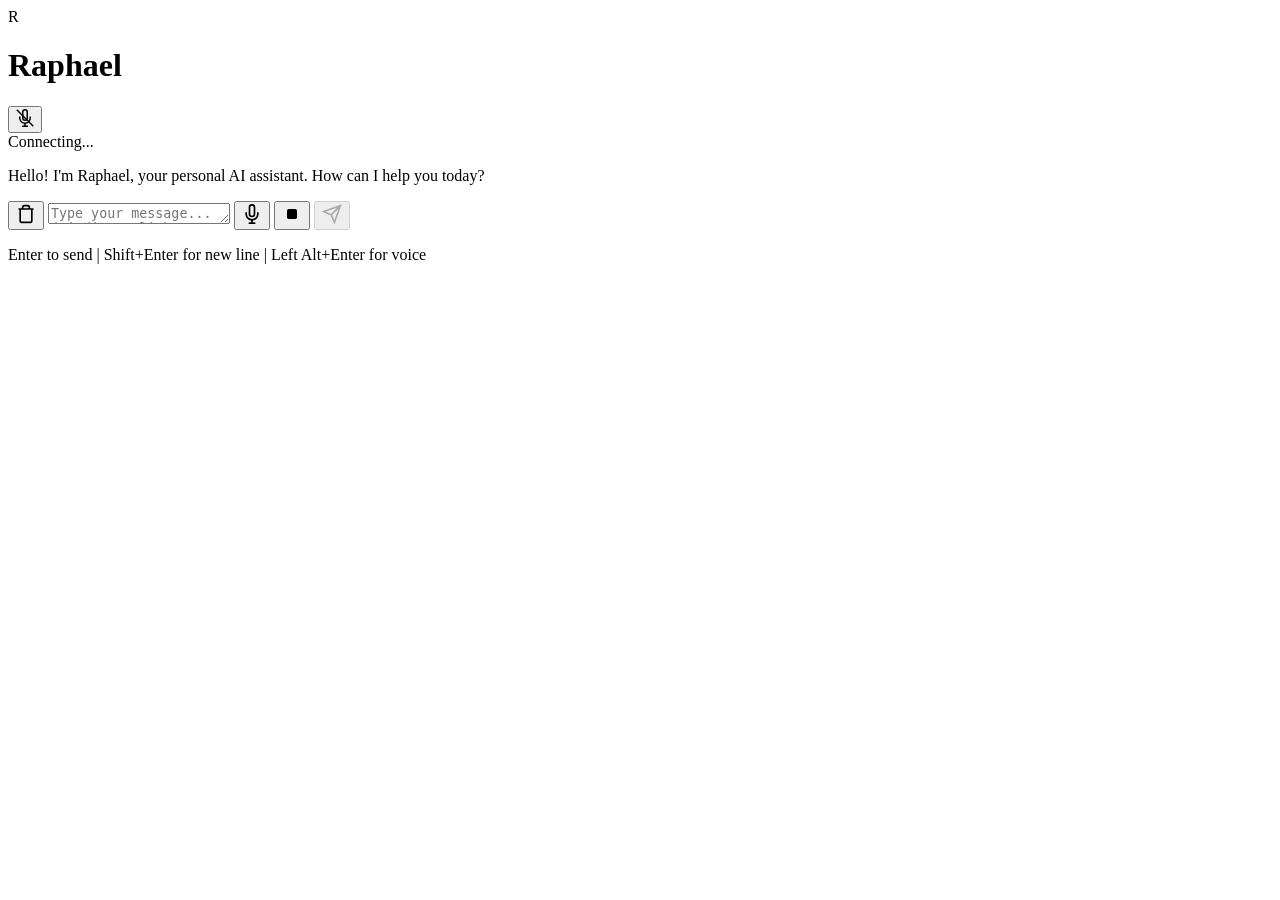
==== frontend/index.html @ ea7f5a19 "feat: Phase 1 - Core Brain with text chat and galaxy orb UI - FastAPI backend with Ollama integratio" ====
<!DOCTYPE html>
<html lang="en">
<head>
    <meta charset="UTF-8">
    <meta name="viewport" content="width=device-width, initial-scale=1.0">
    <title>Raphael</title>
    <link rel="stylesheet" href="/static/css/style.css">
    <link rel="stylesheet" href="/static/css/orb.css">
    <link rel="preconnect" href="https://fonts.googleapis.com">
    <link rel="preconnect" href="https://fonts.gstatic.com" crossorigin>
    <link href="https://fonts.googleapis.com/css2?family=Inter:wght@300;400;500;600&family=JetBrains+Mono:wght@400;500&display=swap" rel="stylesheet">
</head>
<body>
    <div class="app">
        <header class="header">
            <div class="header-title">
                <span class="logo">R</span>
                <h1>Raphael</h1>
            </div>
            <div class="header-controls">
                <button class="header-btn" id="mute-btn" title="Mute microphone (voice disabled)">
                    <svg width="18" height="18" viewBox="0 0 24 24" fill="none" stroke="currentColor" stroke-width="2">
                        <path d="M12 1a3 3 0 0 0-3 3v8a3 3 0 0 0 6 0V4a3 3 0 0 0-3-3z"/>
                        <path d="M19 10v2a7 7 0 0 1-14 0v-2"/>
                        <line x1="12" y1="19" x2="12" y2="23"/>
                        <line x1="8" y1="23" x2="16" y2="23"/>
                        <line x1="1" y1="1" x2="23" y2="23" class="mute-line"/>
                    </svg>
                </button>
                <div class="header-status">
                    <span class="status-indicator" id="status-indicator"></span>
                    <span class="status-text" id="status-text">Connecting...</span>
                </div>
            </div>
        </header>

        <main class="main">
            <div class="orb-section">
                <div class="orb" id="orb">
                    <div class="orb-galaxy">
                        <div class="galaxy-star" style="--delay: 0s; --x: 20%; --y: 30%;"></div>
                        <div class="galaxy-star" style="--delay: 0.5s; --x: 80%; --y: 20%;"></div>
                        <div class="galaxy-star" style="--delay: 1s; --x: 60%; --y: 70%;"></div>
                        <div class="galaxy-star" style="--delay: 1.5s; --x: 30%; --y: 80%;"></div>
                        <div class="galaxy-star" style="--delay: 2s; --x: 75%; --y: 55%;"></div>
                        <div class="galaxy-star" style="--delay: 0.3s; --x: 45%; --y: 15%;"></div>
                        <div class="galaxy-star" style="--delay: 1.2s; --x: 15%; --y: 60%;"></div>
                        <div class="galaxy-star" style="--delay: 0.8s; --x: 85%; --y: 85%;"></div>
                    </div>
                    <div class="orb-outer-glow"></div>
                    <div class="orb-ring orb-ring-3"></div>
                    <div class="orb-ring orb-ring-2"></div>
                    <div class="orb-ring orb-ring-1"></div>
                    <div class="orb-core">
                        <div class="orb-core-inner"></div>
                    </div>
                    <div class="orb-particles" id="orb-particles"></div>
                </div>
                <div class="voice-status" id="voice-status"></div>
            </div>

            <div class="chat-container" id="chat-container">
                <div class="messages" id="messages">
                    <div class="message assistant">
                        <div class="message-content">
                            <p>Hello! I'm Raphael, your personal AI assistant. How can I help you today?</p>
                        </div>
                    </div>
                </div>
            </div>
        </main>

        <footer class="input-area">
            <div class="input-container">
                <button class="icon-btn clear-btn" id="clear-btn" title="Clear conversation">
                    <svg width="20" height="20" viewBox="0 0 24 24" fill="none" stroke="currentColor" stroke-width="2">
                        <path d="M3 6h18M8 6V4a2 2 0 012-2h4a2 2 0 012 2v2m3 0v14a2 2 0 01-2 2H7a2 2 0 01-2-2V6h14z"/>
                    </svg>
                </button>
                <textarea 
                    id="message-input" 
                    placeholder="Type your message... (Hindi, English, or Hinglish)"
                    rows="1"
                ></textarea>
                <button class="icon-btn voice-btn" id="voice-btn" title="Voice input (Left Alt+Enter)">
                    <svg width="20" height="20" viewBox="0 0 24 24" fill="none" stroke="currentColor" stroke-width="2">
                        <path d="M12 1a3 3 0 0 0-3 3v8a3 3 0 0 0 6 0V4a3 3 0 0 0-3-3z"/>
                        <path d="M19 10v2a7 7 0 0 1-14 0v-2"/>
                        <line x1="12" y1="19" x2="12" y2="23"/>
                        <line x1="8" y1="23" x2="16" y2="23"/>
                    </svg>
                </button>
                <button class="icon-btn stop-btn hidden" id="stop-btn" title="Stop generation">
                    <svg width="20" height="20" viewBox="0 0 24 24" fill="currentColor">
                        <rect x="6" y="6" width="12" height="12" rx="2"/>
                    </svg>
                </button>
                <button class="icon-btn send-btn" id="send-btn" disabled title="Send message">
                    <svg width="20" height="20" viewBox="0 0 24 24" fill="none" stroke="currentColor" stroke-width="2">
                        <path d="M22 2L11 13M22 2l-7 20-4-9-9-4 20-7z"/>
                    </svg>
                </button>
            </div>
            <p class="input-hint">Enter to send | Shift+Enter for new line | Left Alt+Enter for voice</p>
        </footer>
    </div>

    <script src="/static/js/orb.js"></script>
    <script src="/static/js/websocket.js"></script>
    <script src="/static/js/app.js"></script>
</body>
</html>
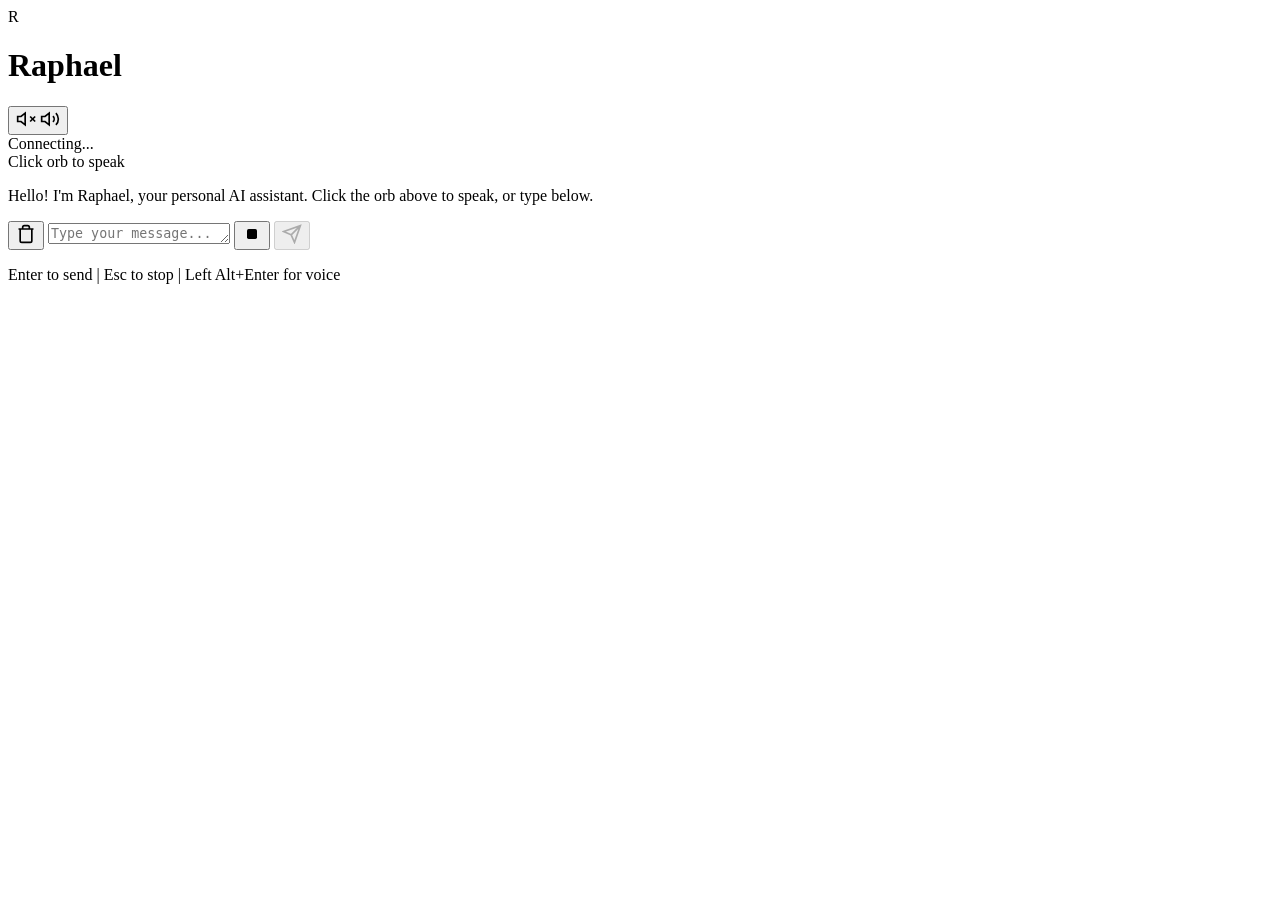
==== commit a521ecba: "feat: Phase 2 - Voice-first mode with orb interaction - Add voice modules: audio recording, STT (fas" ====
--- a/frontend/index.html
+++ b/frontend/index.html
@@ -18,13 +18,15 @@
                 <h1>Raphael</h1>
             </div>
             <div class="header-controls">
-                <button class="header-btn" id="mute-btn" title="Mute microphone (voice disabled)">
-                    <svg width="18" height="18" viewBox="0 0 24 24" fill="none" stroke="currentColor" stroke-width="2">
-                        <path d="M12 1a3 3 0 0 0-3 3v8a3 3 0 0 0 6 0V4a3 3 0 0 0-3-3z"/>
-                        <path d="M19 10v2a7 7 0 0 1-14 0v-2"/>
-                        <line x1="12" y1="19" x2="12" y2="23"/>
-                        <line x1="8" y1="23" x2="16" y2="23"/>
-                        <line x1="1" y1="1" x2="23" y2="23" class="mute-line"/>
+                <button class="mute-btn" id="mute-btn" title="Unmute to enable voice">
+                    <svg class="icon-muted" width="20" height="20" viewBox="0 0 24 24" fill="none" stroke="currentColor" stroke-width="2">
+                        <path d="M11 5L6 9H2v6h4l5 4V5z"/>
+                        <line x1="23" y1="9" x2="17" y2="15"/>
+                        <line x1="17" y1="9" x2="23" y2="15"/>
+                    </svg>
+                    <svg class="icon-unmuted" width="20" height="20" viewBox="0 0 24 24" fill="none" stroke="currentColor" stroke-width="2">
+                        <path d="M11 5L6 9H2v6h4l5 4V5z"/>
+                        <path d="M19.07 4.93a10 10 0 0 1 0 14.14M15.54 8.46a5 5 0 0 1 0 7.07"/>
                     </svg>
                 </button>
                 <div class="header-status">
@@ -36,26 +38,29 @@
 
         <main class="main">
             <div class="orb-section">
-                <div class="orb" id="orb">
-                    <div class="orb-galaxy">
-                        <div class="galaxy-star" style="--delay: 0s; --x: 20%; --y: 30%;"></div>
-                        <div class="galaxy-star" style="--delay: 0.5s; --x: 80%; --y: 20%;"></div>
-                        <div class="galaxy-star" style="--delay: 1s; --x: 60%; --y: 70%;"></div>
-                        <div class="galaxy-star" style="--delay: 1.5s; --x: 30%; --y: 80%;"></div>
-                        <div class="galaxy-star" style="--delay: 2s; --x: 75%; --y: 55%;"></div>
-                        <div class="galaxy-star" style="--delay: 0.3s; --x: 45%; --y: 15%;"></div>
-                        <div class="galaxy-star" style="--delay: 1.2s; --x: 15%; --y: 60%;"></div>
-                        <div class="galaxy-star" style="--delay: 0.8s; --x: 85%; --y: 85%;"></div>
+                <div class="orb-wrapper" id="orb-wrapper">
+                    <div class="orb" id="orb">
+                        <div class="orb-galaxy">
+                            <div class="galaxy-star" style="--delay: 0s; --x: 20%; --y: 30%;"></div>
+                            <div class="galaxy-star" style="--delay: 0.5s; --x: 80%; --y: 20%;"></div>
+                            <div class="galaxy-star" style="--delay: 1s; --x: 60%; --y: 70%;"></div>
+                            <div class="galaxy-star" style="--delay: 1.5s; --x: 30%; --y: 80%;"></div>
+                            <div class="galaxy-star" style="--delay: 2s; --x: 75%; --y: 55%;"></div>
+                            <div class="galaxy-star" style="--delay: 0.3s; --x: 45%; --y: 15%;"></div>
+                            <div class="galaxy-star" style="--delay: 1.2s; --x: 15%; --y: 60%;"></div>
+                            <div class="galaxy-star" style="--delay: 0.8s; --x: 85%; --y: 85%;"></div>
+                        </div>
+                        <div class="orb-outer-glow"></div>
+                        <div class="orb-ring orb-ring-3"></div>
+                        <div class="orb-ring orb-ring-2"></div>
+                        <div class="orb-ring orb-ring-1"></div>
+                        <div class="orb-core">
+                            <div class="orb-core-inner"></div>
+                        </div>
+                        <div class="orb-particles" id="orb-particles"></div>
                     </div>
-                    <div class="orb-outer-glow"></div>
-                    <div class="orb-ring orb-ring-3"></div>
-                    <div class="orb-ring orb-ring-2"></div>
-                    <div class="orb-ring orb-ring-1"></div>
-                    <div class="orb-core">
-                        <div class="orb-core-inner"></div>
-                    </div>
-                    <div class="orb-particles" id="orb-particles"></div>
                 </div>
+                <div class="orb-hint" id="orb-hint">Click orb to speak</div>
                 <div class="voice-status" id="voice-status"></div>
             </div>
 
@@ -63,7 +68,7 @@
                 <div class="messages" id="messages">
                     <div class="message assistant">
                         <div class="message-content">
-                            <p>Hello! I'm Raphael, your personal AI assistant. How can I help you today?</p>
+                            <p>Hello! I'm Raphael, your personal AI assistant. Click the orb above to speak, or type below.</p>
                         </div>
                     </div>
                 </div>
@@ -79,18 +84,10 @@
                 </button>
                 <textarea 
                     id="message-input" 
-                    placeholder="Type your message... (Hindi, English, or Hinglish)"
+                    placeholder="Type your message..."
                     rows="1"
                 ></textarea>
-                <button class="icon-btn voice-btn" id="voice-btn" title="Voice input (Left Alt+Enter)">
-                    <svg width="20" height="20" viewBox="0 0 24 24" fill="none" stroke="currentColor" stroke-width="2">
-                        <path d="M12 1a3 3 0 0 0-3 3v8a3 3 0 0 0 6 0V4a3 3 0 0 0-3-3z"/>
-                        <path d="M19 10v2a7 7 0 0 1-14 0v-2"/>
-                        <line x1="12" y1="19" x2="12" y2="23"/>
-                        <line x1="8" y1="23" x2="16" y2="23"/>
-                    </svg>
-                </button>
-                <button class="icon-btn stop-btn hidden" id="stop-btn" title="Stop generation">
+                <button class="icon-btn stop-btn hidden" id="stop-btn" title="Stop (Esc)">
                     <svg width="20" height="20" viewBox="0 0 24 24" fill="currentColor">
                         <rect x="6" y="6" width="12" height="12" rx="2"/>
                     </svg>
@@ -101,7 +98,7 @@
                     </svg>
                 </button>
             </div>
-            <p class="input-hint">Enter to send | Shift+Enter for new line | Left Alt+Enter for voice</p>
+            <p class="input-hint">Enter to send | Esc to stop | Left Alt+Enter for voice</p>
         </footer>
     </div>
 
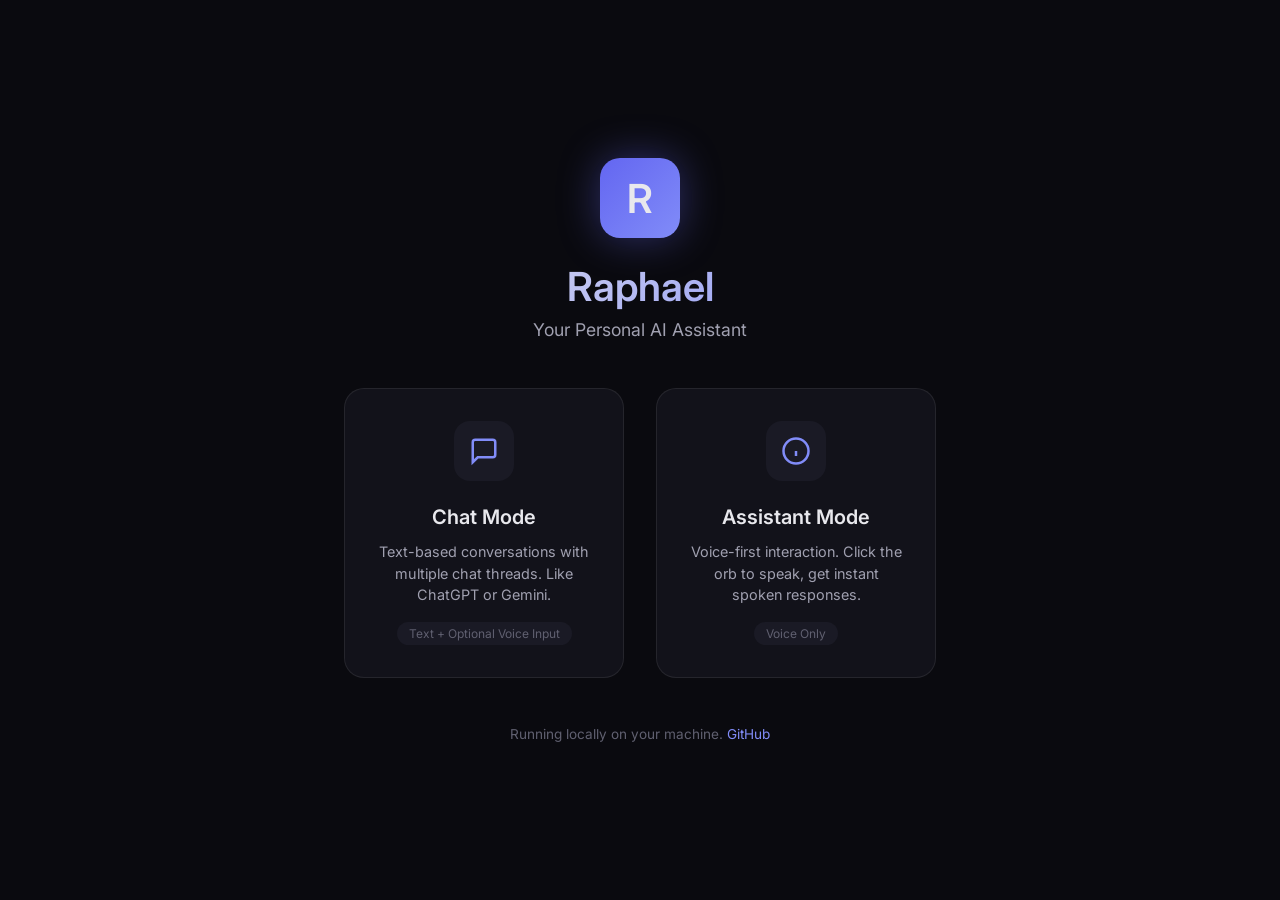
==== commit 9a4bee66: "feat: Add conversational voice mode and new UI pages" ====
--- a/frontend/index.html
+++ b/frontend/index.html
@@ -4,106 +4,188 @@
     <meta charset="UTF-8">
     <meta name="viewport" content="width=device-width, initial-scale=1.0">
     <title>Raphael</title>
-    <link rel="stylesheet" href="/static/css/style.css">
-    <link rel="stylesheet" href="/static/css/orb.css">
     <link rel="preconnect" href="https://fonts.googleapis.com">
     <link rel="preconnect" href="https://fonts.gstatic.com" crossorigin>
-    <link href="https://fonts.googleapis.com/css2?family=Inter:wght@300;400;500;600&family=JetBrains+Mono:wght@400;500&display=swap" rel="stylesheet">
+    <link href="https://fonts.googleapis.com/css2?family=Inter:wght@300;400;500;600&display=swap" rel="stylesheet">
+    <style>
+        :root {
+            --bg-primary: #0a0a0f;
+            --bg-secondary: #12121a;
+            --bg-tertiary: #1a1a25;
+            --text-primary: #e8e8ed;
+            --text-secondary: #a0a0b0;
+            --text-muted: #606070;
+            --accent-primary: #6366f1;
+            --accent-secondary: #818cf8;
+            --accent-glow: rgba(99, 102, 241, 0.4);
+            --border: rgba(255, 255, 255, 0.08);
+        }
+
+        * {
+            margin: 0;
+            padding: 0;
+            box-sizing: border-box;
+        }
+
+        body {
+            font-family: 'Inter', -apple-system, BlinkMacSystemFont, sans-serif;
+            background: var(--bg-primary);
+            color: var(--text-primary);
+            min-height: 100vh;
+            display: flex;
+            align-items: center;
+            justify-content: center;
+        }
+
+        .container {
+            text-align: center;
+            padding: 2rem;
+        }
+
+        .logo {
+            width: 80px;
+            height: 80px;
+            background: linear-gradient(135deg, var(--accent-primary), var(--accent-secondary));
+            border-radius: 20px;
+            display: flex;
+            align-items: center;
+            justify-content: center;
+            font-weight: 600;
+            font-size: 2.5rem;
+            margin: 0 auto 1.5rem;
+            box-shadow: 0 0 40px var(--accent-glow);
+        }
+
+        h1 {
+            font-size: 2.5rem;
+            font-weight: 600;
+            background: linear-gradient(135deg, var(--text-primary), var(--accent-secondary));
+            -webkit-background-clip: text;
+            -webkit-text-fill-color: transparent;
+            background-clip: text;
+            margin-bottom: 0.5rem;
+        }
+
+        .subtitle {
+            color: var(--text-secondary);
+            font-size: 1.1rem;
+            margin-bottom: 3rem;
+        }
+
+        .modes {
+            display: flex;
+            gap: 2rem;
+            justify-content: center;
+            flex-wrap: wrap;
+        }
+
+        .mode-card {
+            background: var(--bg-secondary);
+            border: 1px solid var(--border);
+            border-radius: 20px;
+            padding: 2rem;
+            width: 280px;
+            cursor: pointer;
+            transition: all 0.3s ease;
+            text-decoration: none;
+            color: inherit;
+        }
+
+        .mode-card:hover {
+            border-color: var(--accent-primary);
+            transform: translateY(-5px);
+            box-shadow: 0 10px 40px rgba(99, 102, 241, 0.2);
+        }
+
+        .mode-icon {
+            width: 60px;
+            height: 60px;
+            background: var(--bg-tertiary);
+            border-radius: 16px;
+            display: flex;
+            align-items: center;
+            justify-content: center;
+            margin: 0 auto 1.5rem;
+        }
+
+        .mode-icon svg {
+            width: 30px;
+            height: 30px;
+            stroke: var(--accent-secondary);
+        }
+
+        .mode-card h2 {
+            font-size: 1.25rem;
+            font-weight: 600;
+            margin-bottom: 0.75rem;
+        }
+
+        .mode-card p {
+            color: var(--text-secondary);
+            font-size: 0.9rem;
+            line-height: 1.5;
+        }
+
+        .mode-card .tag {
+            display: inline-block;
+            background: var(--bg-tertiary);
+            color: var(--text-muted);
+            font-size: 0.75rem;
+            padding: 0.25rem 0.75rem;
+            border-radius: 20px;
+            margin-top: 1rem;
+        }
+
+        .footer {
+            margin-top: 3rem;
+            color: var(--text-muted);
+            font-size: 0.85rem;
+        }
+
+        .footer a {
+            color: var(--accent-secondary);
+            text-decoration: none;
+        }
+
+        .footer a:hover {
+            text-decoration: underline;
+        }
+    </style>
 </head>
 <body>
-    <div class="app">
-        <header class="header">
-            <div class="header-title">
-                <span class="logo">R</span>
-                <h1>Raphael</h1>
-            </div>
-            <div class="header-controls">
-                <button class="mute-btn" id="mute-btn" title="Unmute to enable voice">
-                    <svg class="icon-muted" width="20" height="20" viewBox="0 0 24 24" fill="none" stroke="currentColor" stroke-width="2">
-                        <path d="M11 5L6 9H2v6h4l5 4V5z"/>
-                        <line x1="23" y1="9" x2="17" y2="15"/>
-                        <line x1="17" y1="9" x2="23" y2="15"/>
+    <div class="container">
+        <div class="logo">R</div>
+        <h1>Raphael</h1>
+        <p class="subtitle">Your Personal AI Assistant</p>
+
+        <div class="modes">
+            <a href="/chat" class="mode-card">
+                <div class="mode-icon">
+                    <svg viewBox="0 0 24 24" fill="none" stroke="currentColor" stroke-width="2">
+                        <path d="M21 15a2 2 0 0 1-2 2H7l-4 4V5a2 2 0 0 1 2-2h14a2 2 0 0 1 2 2z"></path>
                     </svg>
-                    <svg class="icon-unmuted" width="20" height="20" viewBox="0 0 24 24" fill="none" stroke="currentColor" stroke-width="2">
-                        <path d="M11 5L6 9H2v6h4l5 4V5z"/>
-                        <path d="M19.07 4.93a10 10 0 0 1 0 14.14M15.54 8.46a5 5 0 0 1 0 7.07"/>
+                </div>
+                <h2>Chat Mode</h2>
+                <p>Text-based conversations with multiple chat threads. Like ChatGPT or Gemini.</p>
+                <span class="tag">Text + Optional Voice Input</span>
+            </a>
+
+            <a href="/assistant" class="mode-card">
+                <div class="mode-icon">
+                    <svg viewBox="0 0 24 24" fill="none" stroke="currentColor" stroke-width="2">
+                        <circle cx="12" cy="12" r="10"></circle>
+                        <path d="M12 16v-4M12 8h.01"></path>
                     </svg>
-                </button>
-                <div class="header-status">
-                    <span class="status-indicator" id="status-indicator"></span>
-                    <span class="status-text" id="status-text">Connecting...</span>
                 </div>
-            </div>
-        </header>
+                <h2>Assistant Mode</h2>
+                <p>Voice-first interaction. Click the orb to speak, get instant spoken responses.</p>
+                <span class="tag">Voice Only</span>
+            </a>
+        </div>
 
-        <main class="main">
-            <div class="orb-section">
-                <div class="orb-wrapper" id="orb-wrapper">
-                    <div class="orb" id="orb">
-                        <div class="orb-galaxy">
-                            <div class="galaxy-star" style="--delay: 0s; --x: 20%; --y: 30%;"></div>
-                            <div class="galaxy-star" style="--delay: 0.5s; --x: 80%; --y: 20%;"></div>
-                            <div class="galaxy-star" style="--delay: 1s; --x: 60%; --y: 70%;"></div>
-                            <div class="galaxy-star" style="--delay: 1.5s; --x: 30%; --y: 80%;"></div>
-                            <div class="galaxy-star" style="--delay: 2s; --x: 75%; --y: 55%;"></div>
-                            <div class="galaxy-star" style="--delay: 0.3s; --x: 45%; --y: 15%;"></div>
-                            <div class="galaxy-star" style="--delay: 1.2s; --x: 15%; --y: 60%;"></div>
-                            <div class="galaxy-star" style="--delay: 0.8s; --x: 85%; --y: 85%;"></div>
-                        </div>
-                        <div class="orb-outer-glow"></div>
-                        <div class="orb-ring orb-ring-3"></div>
-                        <div class="orb-ring orb-ring-2"></div>
-                        <div class="orb-ring orb-ring-1"></div>
-                        <div class="orb-core">
-                            <div class="orb-core-inner"></div>
-                        </div>
-                        <div class="orb-particles" id="orb-particles"></div>
-                    </div>
-                </div>
-                <div class="orb-hint" id="orb-hint">Click orb to speak</div>
-                <div class="voice-status" id="voice-status"></div>
-            </div>
-
-            <div class="chat-container" id="chat-container">
-                <div class="messages" id="messages">
-                    <div class="message assistant">
-                        <div class="message-content">
-                            <p>Hello! I'm Raphael, your personal AI assistant. Click the orb above to speak, or type below.</p>
-                        </div>
-                    </div>
-                </div>
-            </div>
-        </main>
-
-        <footer class="input-area">
-            <div class="input-container">
-                <button class="icon-btn clear-btn" id="clear-btn" title="Clear conversation">
-                    <svg width="20" height="20" viewBox="0 0 24 24" fill="none" stroke="currentColor" stroke-width="2">
-                        <path d="M3 6h18M8 6V4a2 2 0 012-2h4a2 2 0 012 2v2m3 0v14a2 2 0 01-2 2H7a2 2 0 01-2-2V6h14z"/>
-                    </svg>
-                </button>
-                <textarea 
-                    id="message-input" 
-                    placeholder="Type your message..."
-                    rows="1"
-                ></textarea>
-                <button class="icon-btn stop-btn hidden" id="stop-btn" title="Stop (Esc)">
-                    <svg width="20" height="20" viewBox="0 0 24 24" fill="currentColor">
-                        <rect x="6" y="6" width="12" height="12" rx="2"/>
-                    </svg>
-                </button>
-                <button class="icon-btn send-btn" id="send-btn" disabled title="Send message">
-                    <svg width="20" height="20" viewBox="0 0 24 24" fill="none" stroke="currentColor" stroke-width="2">
-                        <path d="M22 2L11 13M22 2l-7 20-4-9-9-4 20-7z"/>
-                    </svg>
-                </button>
-            </div>
-            <p class="input-hint">Enter to send | Esc to stop | Left Alt+Enter for voice</p>
-        </footer>
+        <div class="footer">
+            <p>Running locally on your machine. <a href="https://github.com/Rakshitk2223/Raphy" target="_blank">GitHub</a></p>
+        </div>
     </div>
-
-    <script src="/static/js/orb.js"></script>
-    <script src="/static/js/websocket.js"></script>
-    <script src="/static/js/app.js"></script>
 </body>
 </html>
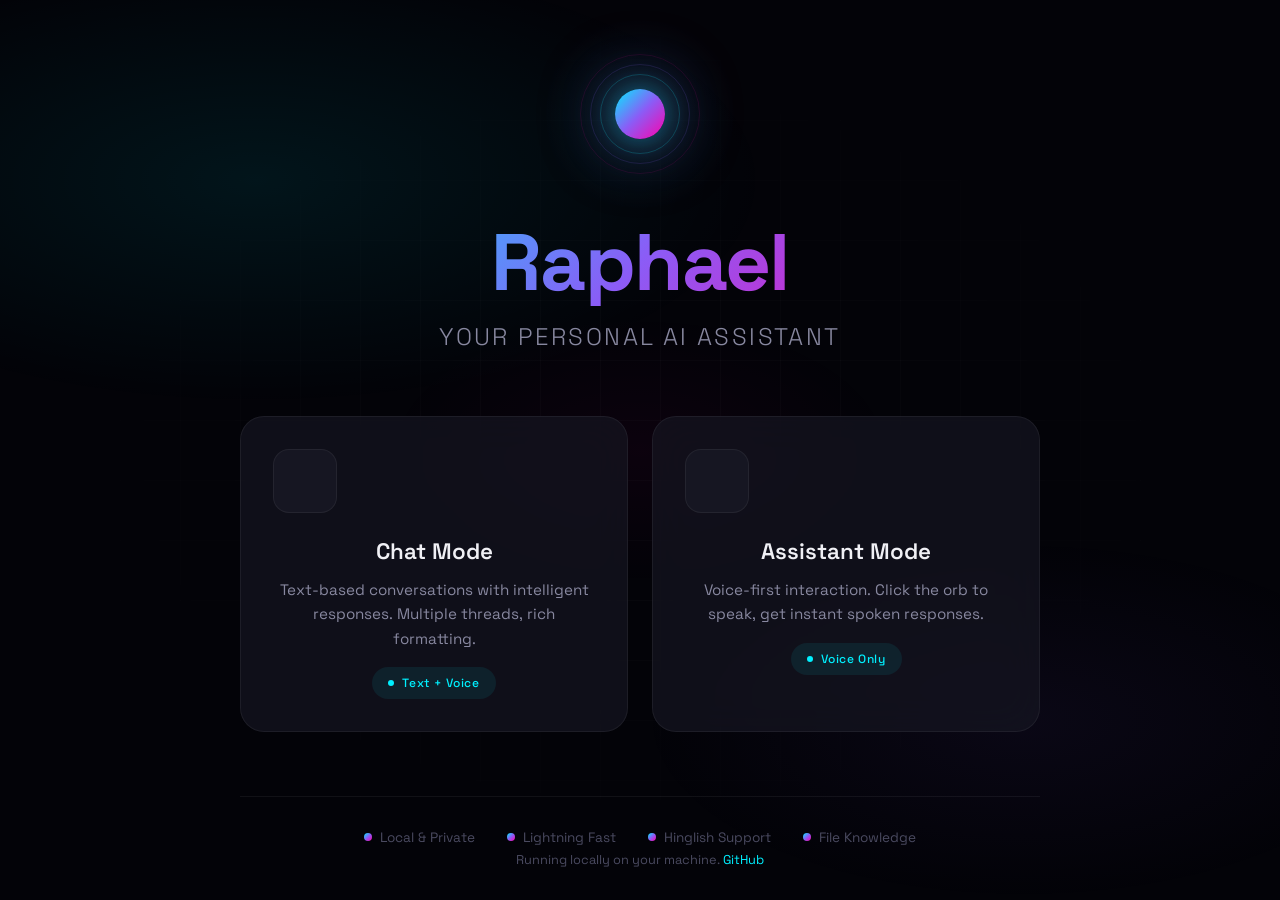
==== commit c9933fba: "feat: Redesign frontend with futuristic UI - cyan/magenta gradient, Space Grotesk font, glassmorphis" ====
--- a/frontend/index.html
+++ b/frontend/index.html
@@ -3,22 +3,29 @@
 <head>
     <meta charset="UTF-8">
     <meta name="viewport" content="width=device-width, initial-scale=1.0">
-    <title>Raphael</title>
+    <title>Raphael - Your Personal AI</title>
     <link rel="preconnect" href="https://fonts.googleapis.com">
     <link rel="preconnect" href="https://fonts.gstatic.com" crossorigin>
-    <link href="https://fonts.googleapis.com/css2?family=Inter:wght@300;400;500;600&display=swap" rel="stylesheet">
+    <link href="https://fonts.googleapis.com/css2?family=Space+Grotesk:wght@300;400;500;600;700&family=JetBrains+Mono:wght@400;500&display=swap" rel="stylesheet">
     <style>
         :root {
-            --bg-primary: #0a0a0f;
-            --bg-secondary: #12121a;
-            --bg-tertiary: #1a1a25;
-            --text-primary: #e8e8ed;
-            --text-secondary: #a0a0b0;
-            --text-muted: #606070;
-            --accent-primary: #6366f1;
-            --accent-secondary: #818cf8;
-            --accent-glow: rgba(99, 102, 241, 0.4);
-            --border: rgba(255, 255, 255, 0.08);
+            --bg-void: #030308;
+            --bg-deep: #080810;
+            --bg-surface: #0e0e18;
+            --bg-elevated: #161622;
+            --bg-glass: rgba(22, 22, 34, 0.7);
+            --text-primary: #f0f0f5;
+            --text-secondary: #8888a0;
+            --text-muted: #4a4a60;
+            --accent-cyan: #00f0ff;
+            --accent-magenta: #ff00aa;
+            --accent-violet: #8b5cf6;
+            --accent-gradient: linear-gradient(135deg, #00f0ff, #8b5cf6, #ff00aa);
+            --glow-cyan: rgba(0, 240, 255, 0.4);
+            --glow-magenta: rgba(255, 0, 170, 0.3);
+            --glow-violet: rgba(139, 92, 246, 0.3);
+            --border-glass: rgba(255, 255, 255, 0.06);
+            --border-glow: rgba(0, 240, 255, 0.3);
         }
 
         * {
@@ -28,164 +35,427 @@
         }
 
         body {
-            font-family: 'Inter', -apple-system, BlinkMacSystemFont, sans-serif;
-            background: var(--bg-primary);
+            font-family: 'Space Grotesk', -apple-system, BlinkMacSystemFont, sans-serif;
+            background: var(--bg-void);
             color: var(--text-primary);
             min-height: 100vh;
+            overflow-x: hidden;
+        }
+
+        body::before {
+            content: '';
+            position: fixed;
+            top: 0;
+            left: 0;
+            right: 0;
+            bottom: 0;
+            background: 
+                radial-gradient(ellipse 80% 50% at 20% 20%, rgba(0, 240, 255, 0.08) 0%, transparent 50%),
+                radial-gradient(ellipse 60% 40% at 80% 80%, rgba(139, 92, 246, 0.06) 0%, transparent 50%),
+                radial-gradient(ellipse 40% 30% at 50% 50%, rgba(255, 0, 170, 0.04) 0%, transparent 50%);
+            pointer-events: none;
+            z-index: -1;
+        }
+
+        .container {
+            min-height: 100vh;
             display: flex;
+            flex-direction: column;
             align-items: center;
             justify-content: center;
-        }
-
-        .container {
+            padding: 2rem;
+            position: relative;
+        }
+
+        .grid-bg {
+            position: absolute;
+            top: 0;
+            left: 0;
+            right: 0;
+            bottom: 0;
+            background-image: 
+                linear-gradient(rgba(255,255,255,0.02) 1px, transparent 1px),
+                linear-gradient(90deg, rgba(255,255,255,0.02) 1px, transparent 1px);
+            background-size: 60px 60px;
+            mask-image: radial-gradient(ellipse at center, black 20%, transparent 70%);
+            -webkit-mask-image: radial-gradient(ellipse at center, black 20%, transparent 70%);
+            z-index: -1;
+        }
+
+        .hero-content {
             text-align: center;
-            padding: 2rem;
-        }
-
-        .logo {
-            width: 80px;
-            height: 80px;
-            background: linear-gradient(135deg, var(--accent-primary), var(--accent-secondary));
-            border-radius: 20px;
-            display: flex;
-            align-items: center;
-            justify-content: center;
-            font-weight: 600;
-            font-size: 2.5rem;
-            margin: 0 auto 1.5rem;
-            box-shadow: 0 0 40px var(--accent-glow);
+            max-width: 900px;
+            z-index: 1;
+        }
+
+        .logo-container {
+            position: relative;
+            display: inline-block;
+            margin-bottom: 2rem;
+        }
+
+        .logo-orb {
+            width: 120px;
+            height: 120px;
+            position: relative;
+            animation: float 6s ease-in-out infinite;
+        }
+
+        @keyframes float {
+            0%, 100% { transform: translateY(0); }
+            50% { transform: translateY(-15px); }
+        }
+
+        .logo-core {
+            position: absolute;
+            top: 50%;
+            left: 50%;
+            transform: translate(-50%, -50%);
+            width: 50px;
+            height: 50px;
+            border-radius: 50%;
+            background: var(--accent-gradient);
+            box-shadow: 
+                0 0 30px var(--glow-cyan),
+                0 0 60px var(--glow-violet),
+                0 0 90px var(--glow-magenta);
+            animation: pulse-core 2s ease-in-out infinite;
+        }
+
+        @keyframes pulse-core {
+            0%, 100% { 
+                transform: translate(-50%, -50%) scale(1);
+                box-shadow: 
+                    0 0 30px var(--glow-cyan),
+                    0 0 60px var(--glow-violet),
+                    0 0 90px var(--glow-magenta);
+            }
+            50% { 
+                transform: translate(-50%, -50%) scale(1.1);
+                box-shadow: 
+                    0 0 50px var(--glow-cyan),
+                    0 0 80px var(--glow-violet),
+                    0 0 110px var(--glow-magenta);
+            }
+        }
+
+        .logo-rings {
+            position: absolute;
+            top: 50%;
+            left: 50%;
+            transform: translate(-50%, -50%);
+            animation: rotate 20s linear infinite;
+        }
+
+        @keyframes rotate {
+            from { transform: translate(-50%, -50%) rotate(0deg); }
+            to { transform: translate(-50%, -50%) rotate(360deg); }
+        }
+
+        .logo-ring {
+            position: absolute;
+            border: 1px solid rgba(0, 240, 255, 0.2);
+            border-radius: 50%;
+            top: 50%;
+            left: 50%;
+            transform: translate(-50%, -50%);
+        }
+
+        .logo-ring-1 { width: 80px; height: 80px; }
+        .logo-ring-2 { width: 100px; height: 100px; border-color: rgba(139, 92, 246, 0.15); }
+        .logo-ring-3 { width: 120px; height: 120px; border-color: rgba(255, 0, 170, 0.1); }
+
+        .logo-glow {
+            position: absolute;
+            top: 50%;
+            left: 50%;
+            transform: translate(-50%, -50%);
+            width: 200px;
+            height: 200px;
+            background: radial-gradient(circle, rgba(0, 240, 255, 0.1) 0%, transparent 70%);
+            animation: glow-pulse 4s ease-in-out infinite;
+        }
+
+        @keyframes glow-pulse {
+            0%, 100% { opacity: 0.5; transform: translate(-50%, -50%) scale(1); }
+            50% { opacity: 1; transform: translate(-50%, -50%) scale(1.2); }
         }
 
         h1 {
-            font-size: 2.5rem;
-            font-weight: 600;
-            background: linear-gradient(135deg, var(--text-primary), var(--accent-secondary));
+            font-size: clamp(2.5rem, 8vw, 5rem);
+            font-weight: 700;
+            background: var(--accent-gradient);
             -webkit-background-clip: text;
             -webkit-text-fill-color: transparent;
             background-clip: text;
             margin-bottom: 0.5rem;
-        }
-
-        .subtitle {
+            letter-spacing: -0.02em;
+        }
+
+        .tagline {
+            font-size: clamp(1rem, 3vw, 1.5rem);
             color: var(--text-secondary);
-            font-size: 1.1rem;
-            margin-bottom: 3rem;
+            font-weight: 300;
+            margin-bottom: 4rem;
+            letter-spacing: 0.1em;
+            text-transform: uppercase;
         }
 
         .modes {
+            display: grid;
+            grid-template-columns: repeat(auto-fit, minmax(280px, 1fr));
+            gap: 1.5rem;
+            width: 100%;
+            max-width: 800px;
+        }
+
+        .mode-card {
+            background: var(--bg-glass);
+            backdrop-filter: blur(20px);
+            -webkit-backdrop-filter: blur(20px);
+            border: 1px solid var(--border-glass);
+            border-radius: 24px;
+            padding: 2rem;
+            cursor: pointer;
+            transition: all 0.4s cubic-bezier(0.4, 0, 0.2, 1);
+            text-decoration: none;
+            color: inherit;
+            position: relative;
+            overflow: hidden;
+        }
+
+        .mode-card::before {
+            content: '';
+            position: absolute;
+            top: 0;
+            left: 0;
+            right: 0;
+            bottom: 0;
+            background: var(--accent-gradient);
+            opacity: 0;
+            transition: opacity 0.4s ease;
+            z-index: 0;
+        }
+
+        .mode-card:hover {
+            transform: translateY(-8px);
+            border-color: var(--border-glow);
+            box-shadow: 
+                0 20px 40px rgba(0, 0, 0, 0.3),
+                0 0 40px var(--glow-violet);
+        }
+
+        .mode-card:hover::before {
+            opacity: 0.05;
+        }
+
+        .mode-card > * {
+            position: relative;
+            z-index: 1;
+        }
+
+        .mode-icon {
+            width: 64px;
+            height: 64px;
+            background: var(--bg-elevated);
+            border-radius: 16px;
+            display: flex;
+            align-items: center;
+            justify-content: center;
+            margin-bottom: 1.5rem;
+            border: 1px solid var(--border-glass);
+            transition: all 0.3s ease;
+        }
+
+        .mode-card:hover .mode-icon {
+            border-color: var(--border-glow);
+            box-shadow: 0 0 20px var(--glow-cyan);
+        }
+
+        .mode-icon svg {
+            width: 28px;
+            height: 28px;
+            stroke: url(#iconGradient);
+            stroke-width: 1.5;
+        }
+
+        .mode-card h2 {
+            font-size: 1.4rem;
+            font-weight: 600;
+            margin-bottom: 0.75rem;
+            color: var(--text-primary);
+        }
+
+        .mode-card p {
+            color: var(--text-secondary);
+            font-size: 0.95rem;
+            line-height: 1.6;
+            margin-bottom: 1rem;
+        }
+
+        .tag {
+            display: inline-flex;
+            align-items: center;
+            gap: 0.5rem;
+            background: rgba(0, 240, 255, 0.08);
+            color: var(--accent-cyan);
+            font-size: 0.75rem;
+            padding: 0.5rem 1rem;
+            border-radius: 100px;
+            font-weight: 500;
+            letter-spacing: 0.05em;
+        }
+
+        .tag::before {
+            content: '';
+            width: 6px;
+            height: 6px;
+            background: var(--accent-cyan);
+            border-radius: 50%;
+            animation: blink 2s infinite;
+        }
+
+        @keyframes blink {
+            0%, 50%, 100% { opacity: 1; }
+            25%, 75% { opacity: 0.3; }
+        }
+
+        .features {
             display: flex;
             gap: 2rem;
             justify-content: center;
             flex-wrap: wrap;
-        }
-
-        .mode-card {
-            background: var(--bg-secondary);
-            border: 1px solid var(--border);
-            border-radius: 20px;
-            padding: 2rem;
-            width: 280px;
-            cursor: pointer;
-            transition: all 0.3s ease;
-            text-decoration: none;
-            color: inherit;
-        }
-
-        .mode-card:hover {
-            border-color: var(--accent-primary);
-            transform: translateY(-5px);
-            box-shadow: 0 10px 40px rgba(99, 102, 241, 0.2);
-        }
-
-        .mode-icon {
-            width: 60px;
-            height: 60px;
-            background: var(--bg-tertiary);
-            border-radius: 16px;
+            margin-top: 4rem;
+            padding-top: 2rem;
+            border-top: 1px solid var(--border-glass);
+        }
+
+        .feature {
             display: flex;
             align-items: center;
-            justify-content: center;
-            margin: 0 auto 1.5rem;
-        }
-
-        .mode-icon svg {
-            width: 30px;
-            height: 30px;
-            stroke: var(--accent-secondary);
-        }
-
-        .mode-card h2 {
-            font-size: 1.25rem;
-            font-weight: 600;
-            margin-bottom: 0.75rem;
-        }
-
-        .mode-card p {
-            color: var(--text-secondary);
-            font-size: 0.9rem;
-            line-height: 1.5;
-        }
-
-        .mode-card .tag {
-            display: inline-block;
-            background: var(--bg-tertiary);
-            color: var(--text-muted);
-            font-size: 0.75rem;
-            padding: 0.25rem 0.75rem;
-            border-radius: 20px;
-            margin-top: 1rem;
-        }
-
-        .footer {
-            margin-top: 3rem;
+            gap: 0.5rem;
             color: var(--text-muted);
             font-size: 0.85rem;
         }
 
+        .feature-dot {
+            width: 8px;
+            height: 8px;
+            background: var(--accent-gradient);
+            border-radius: 50%;
+        }
+
+        .footer {
+            position: absolute;
+            bottom: 2rem;
+            color: var(--text-muted);
+            font-size: 0.8rem;
+        }
+
         .footer a {
-            color: var(--accent-secondary);
+            color: var(--accent-cyan);
             text-decoration: none;
+            transition: all 0.2s ease;
         }
 
         .footer a:hover {
-            text-decoration: underline;
+            text-shadow: 0 0 20px var(--glow-cyan);
+        }
+
+        @media (max-width: 640px) {
+            .container {
+                padding: 1.5rem;
+            }
+            
+            .mode-card {
+                padding: 1.5rem;
+            }
+
+            .features {
+                flex-direction: column;
+                align-items: center;
+                gap: 1rem;
+            }
         }
     </style>
+    <svg style="display: none;">
+        <defs>
+            <linearGradient id="iconGradient" x1="0%" y1="0%" x2="100%" y2="100%">
+                <stop offset="0%" style="stop-color:#00f0ff"/>
+                <stop offset="50%" style="stop-color:#8b5cf6"/>
+                <stop offset="100%" style="stop-color:#ff00aa"/>
+            </linearGradient>
+        </defs>
+    </svg>
 </head>
 <body>
     <div class="container">
-        <div class="logo">R</div>
-        <h1>Raphael</h1>
-        <p class="subtitle">Your Personal AI Assistant</p>
-
-        <div class="modes">
-            <a href="/chat" class="mode-card">
-                <div class="mode-icon">
-                    <svg viewBox="0 0 24 24" fill="none" stroke="currentColor" stroke-width="2">
-                        <path d="M21 15a2 2 0 0 1-2 2H7l-4 4V5a2 2 0 0 1 2-2h14a2 2 0 0 1 2 2z"></path>
-                    </svg>
+        <div class="grid-bg"></div>
+        
+        <div class="hero-content">
+            <div class="logo-container">
+                <div class="logo-orb">
+                    <div class="logo-glow"></div>
+                    <div class="logo-rings">
+                        <div class="logo-ring logo-ring-1"></div>
+                        <div class="logo-ring logo-ring-2"></div>
+                        <div class="logo-ring logo-ring-3"></div>
+                    </div>
+                    <div class="logo-core"></div>
                 </div>
-                <h2>Chat Mode</h2>
-                <p>Text-based conversations with multiple chat threads. Like ChatGPT or Gemini.</p>
-                <span class="tag">Text + Optional Voice Input</span>
-            </a>
-
-            <a href="/assistant" class="mode-card">
-                <div class="mode-icon">
-                    <svg viewBox="0 0 24 24" fill="none" stroke="currentColor" stroke-width="2">
-                        <circle cx="12" cy="12" r="10"></circle>
-                        <path d="M12 16v-4M12 8h.01"></path>
-                    </svg>
+            </div>
+            
+            <h1>Raphael</h1>
+            <p class="tagline">Your Personal AI Assistant</p>
+
+            <div class="modes">
+                <a href="/chat" class="mode-card">
+                    <div class="mode-icon">
+                        <svg viewBox="0 0 24 24" fill="none">
+                            <path d="M21 15a2 2 0 0 1-2 2H7l-4 4V5a2 2 0 0 1 2-2h14a2 2 0 0 1 2 2z"/>
+                        </svg>
+                    </div>
+                    <h2>Chat Mode</h2>
+                    <p>Text-based conversations with intelligent responses. Multiple threads, rich formatting.</p>
+                    <span class="tag">Text + Voice</span>
+                </a>
+
+                <a href="/assistant" class="mode-card">
+                    <div class="mode-icon">
+                        <svg viewBox="0 0 24 24" fill="none">
+                            <circle cx="12" cy="12" r="10"/>
+                            <path d="M12 16v-4M12 8h.01"/>
+                        </svg>
+                    </div>
+                    <h2>Assistant Mode</h2>
+                    <p>Voice-first interaction. Click the orb to speak, get instant spoken responses.</p>
+                    <span class="tag">Voice Only</span>
+                </a>
+            </div>
+
+            <div class="features">
+                <div class="feature">
+                    <div class="feature-dot"></div>
+                    <span>Local & Private</span>
                 </div>
-                <h2>Assistant Mode</h2>
-                <p>Voice-first interaction. Click the orb to speak, get instant spoken responses.</p>
-                <span class="tag">Voice Only</span>
-            </a>
+                <div class="feature">
+                    <div class="feature-dot"></div>
+                    <span>Lightning Fast</span>
+                </div>
+                <div class="feature">
+                    <div class="feature-dot"></div>
+                    <span>Hinglish Support</span>
+                </div>
+                <div class="feature">
+                    <div class="feature-dot"></div>
+                    <span>File Knowledge</span>
+                </div>
+            </div>
         </div>
 
         <div class="footer">
-            <p>Running locally on your machine. <a href="https://github.com/Rakshitk2223/Raphy" target="_blank">GitHub</a></p>
+            Running locally on your machine. <a href="https://github.com/Rakshitk2223/Raphy" target="_blank">GitHub</a>
         </div>
     </div>
 </body>
-</html>
+</html>
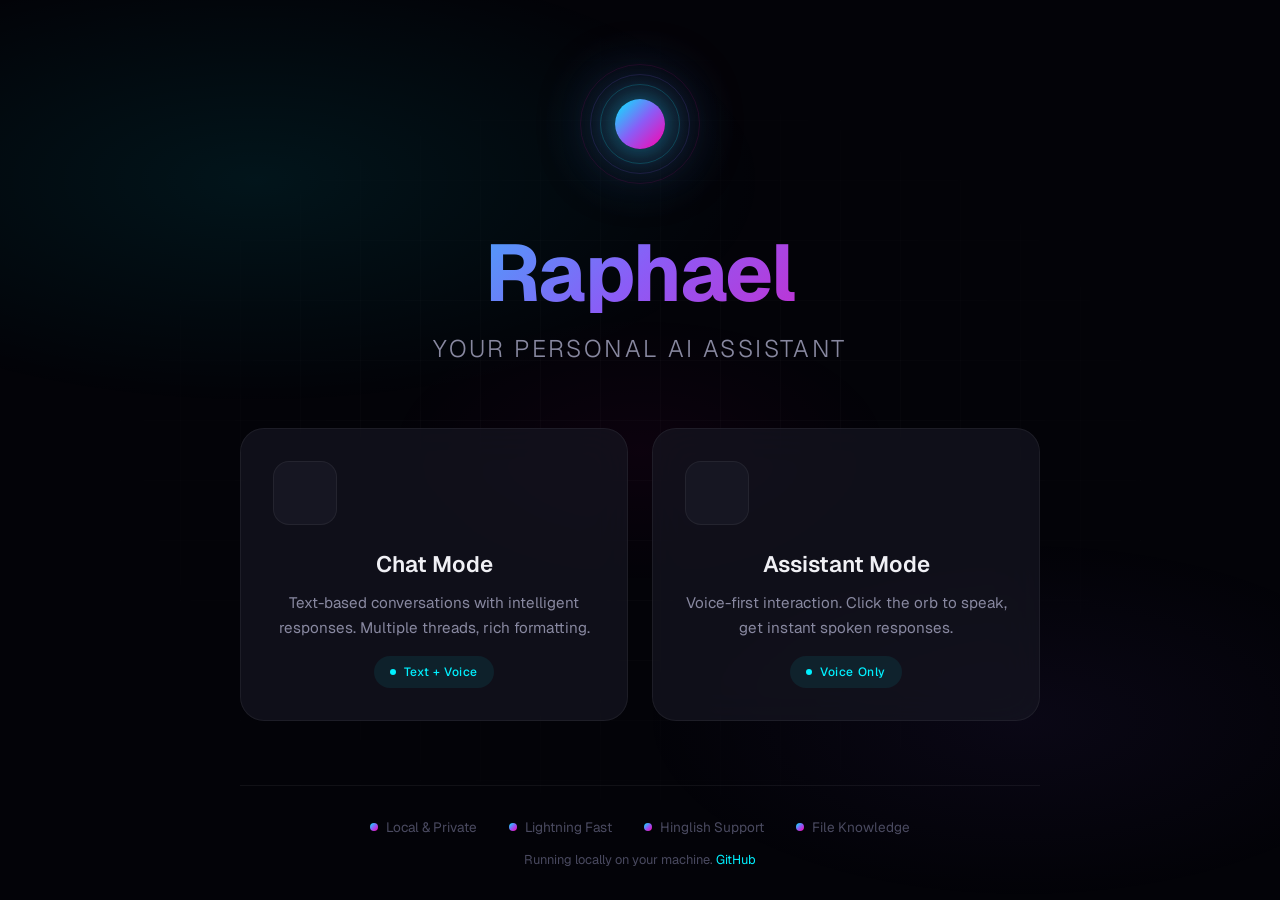
==== commit 1becf653: "feat: Add brain memory system, UI improvements, and settings panel - Add brain.py for LLM-powered us" ====
--- a/frontend/index.html
+++ b/frontend/index.html
@@ -6,7 +6,7 @@
     <title>Raphael - Your Personal AI</title>
     <link rel="preconnect" href="https://fonts.googleapis.com">
     <link rel="preconnect" href="https://fonts.gstatic.com" crossorigin>
-    <link href="https://fonts.googleapis.com/css2?family=Space+Grotesk:wght@300;400;500;600;700&family=JetBrains+Mono:wght@400;500&display=swap" rel="stylesheet">
+    <link href="https://fonts.googleapis.com/css2?family=Geist:wght@400;500;600;700&family=JetBrains+Mono:wght@400;500&display=swap" rel="stylesheet">
     <style>
         :root {
             --bg-void: #030308;
@@ -35,7 +35,7 @@
         }
 
         body {
-            font-family: 'Space Grotesk', -apple-system, BlinkMacSystemFont, sans-serif;
+            font-family: 'Geist', -apple-system, BlinkMacSystemFont, 'Segoe UI', sans-serif;
             background: var(--bg-void);
             color: var(--text-primary);
             min-height: 100vh;
